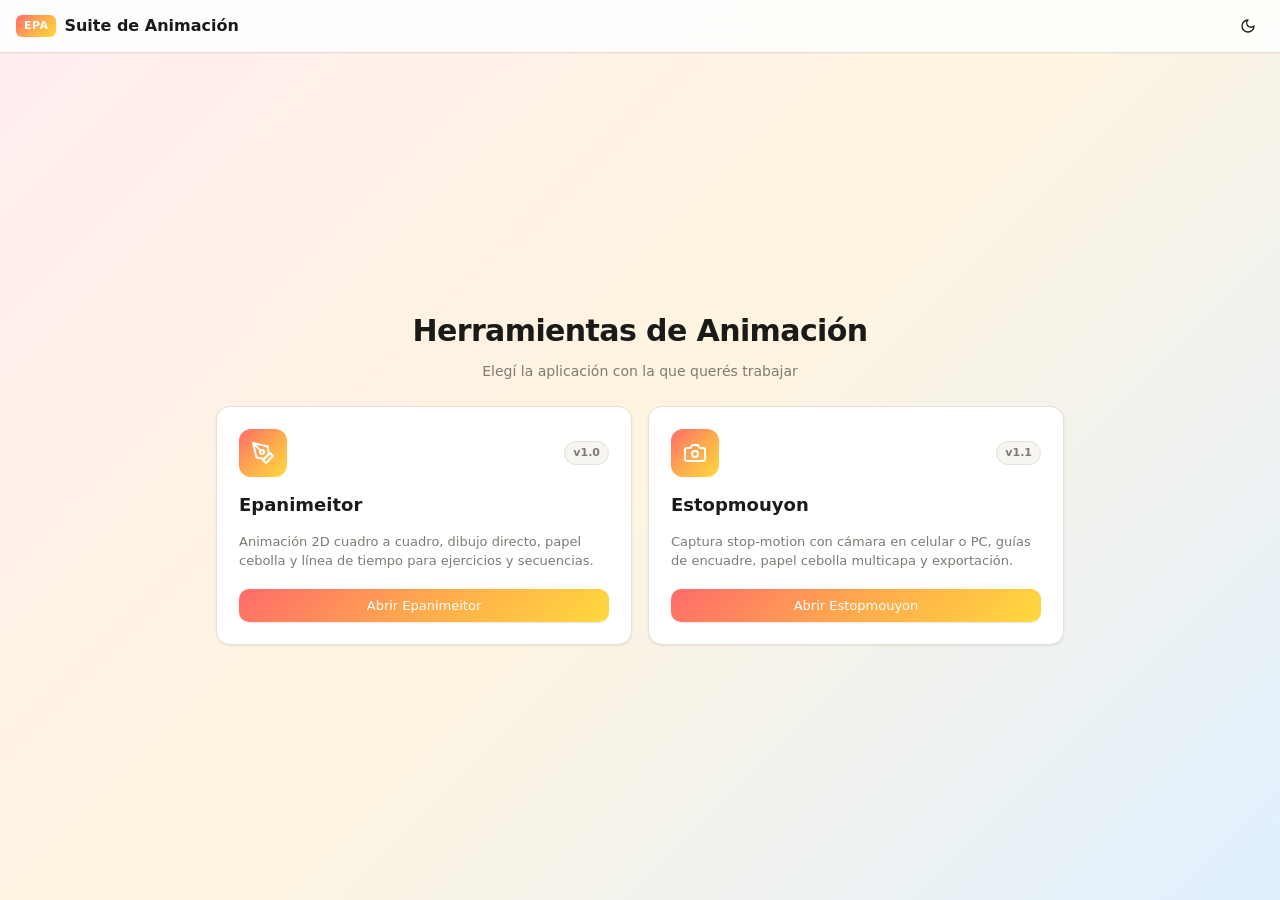
==== index.html @ eccb3517 "Add files via upload" ====
<!DOCTYPE html>
<html lang="es">
<head>
<meta charset="UTF-8">
<meta name="viewport" content="width=device-width, initial-scale=1.0">
<meta name="theme-color" content="#141416">
<title>Suite EPA · Herramientas de Animación</title>
<link rel="stylesheet" href="epa-theme.css">
<style>
  .menu-container {
    flex: 1;
    max-width: 880px;
    width: 100%;
    margin: 0 auto;
    padding: 32px 16px;
    display: flex;
    flex-direction: column;
    justify-content: center;
    gap: 24px;
  }

  .menu-intro {
    text-align: center;
  }

  .menu-intro h1 {
    margin: 0 0 8px;
    font-size: clamp(22px, 4vw, 30px);
    font-weight: 800;
    letter-spacing: -0.02em;
    color: var(--text);
  }

  .menu-intro p {
    margin: 0;
    font-size: 14px;
    color: var(--muted);
  }

  .apps-grid {
    display: grid;
    grid-template-columns: repeat(auto-fit, minmax(260px, 1fr));
    gap: 16px;
  }

  .app-card {
    background: var(--card);
    border: 1px solid var(--border);
    border-radius: var(--radius);
    padding: 22px;
    box-shadow: var(--shadow);
    text-decoration: none;
    color: var(--text);
    display: flex;
    flex-direction: column;
    gap: 14px;
    transition: transform 0.15s ease, border-color 0.15s ease;
  }

  .app-card:hover {
    transform: translateY(-3px);
    border-color: var(--accent);
  }

  .app-icon {
    width: 48px;
    height: 48px;
    border-radius: 12px;
    background: var(--accent-grad);
    color: #fff;
    display: flex;
    align-items: center;
    justify-content: center;
  }

  .app-card-header {
    display: flex;
    align-items: center;
    justify-content: space-between;
    gap: 8px;
  }

  .app-card h2 {
    margin: 0;
    font-size: 18px;
    font-weight: 700;
  }

  .version-tag {
    font-size: 11px;
    font-weight: 700;
    padding: 3px 8px;
    border-radius: 999px;
    background: var(--surface-subtle);
    border: 1px solid var(--border);
    color: var(--muted);
  }

  .app-card p {
    margin: 0;
    font-size: 13px;
    line-height: 1.5;
    color: var(--muted);
    flex: 1;
  }

  .app-card .btn {
    width: 100%;
    justify-content: center;
    margin-top: 4px;
  }

  .brand-badge {
    background: var(--accent-grad);
    color: #fff;
    font-size: 11px;
    font-weight: 800;
    padding: 3px 8px;
    border-radius: 6px;
    letter-spacing: 0.04em;
  }
</style>
</head>
<body>
<div class="app">
  <header class="topbar">
    <div class="topbar-inner">
      <div class="brand">
        <span class="brand-badge">EPA</span>
        <span style="font-weight: 700; font-size: 16px;">Suite de Animación</span>
      </div>
      <div class="topbar-actions">
        <button class="btn btn-sm btn-ghost" id="btnTheme" title="Cambiar tema" aria-label="Cambiar tema">
          <svg id="iconTheme" width="16" height="16" viewBox="0 0 24 24" fill="none" stroke="currentColor" stroke-width="2" stroke-linecap="round" stroke-linejoin="round"><path d="M12 3a6 6 0 0 0 9 9 9 9 0 1 1-9-9Z"/></svg>
        </button>
      </div>
    </div>
  </header>

  <main class="menu-container">
    <div class="menu-intro">
      <h1>Herramientas de Animación</h1>
      <p>Elegí la aplicación con la que querés trabajar</p>
    </div>

    <div class="apps-grid">
      <a class="app-card" href="epanimeitor1.0.html">
        <div class="app-card-header">
          <div class="app-icon">
            <svg width="24" height="24" viewBox="0 0 24 24" fill="none" stroke="currentColor" stroke-width="2" stroke-linecap="round" stroke-linejoin="round"><path d="M12 19l7-7 3 3-7 7-3-3z"/><path d="M18 13l-1.5-7.5L2 2l3.5 14.5L13 18l5-5z"/><path d="M2 2l7.586 7.586"/><circle cx="11" cy="11" r="2"/></svg>
          </div>
          <span class="version-tag">v1.0</span>
        </div>
        <div>
          <h2>Epanimeitor</h2>
        </div>
        <p>Animación 2D cuadro a cuadro, dibujo directo, papel cebolla y línea de tiempo para ejercicios y secuencias.</p>
        <span class="btn btn-primary">Abrir Epanimeitor</span>
      </a>

      <a class="app-card" href="estopmouyon1.1.html">
        <div class="app-card-header">
          <div class="app-icon">
            <svg width="24" height="24" viewBox="0 0 24 24" fill="none" stroke="currentColor" stroke-width="2" stroke-linecap="round" stroke-linejoin="round"><path d="M14.5 4h-5L7 7H4a2 2 0 0 0-2 2v9a2 2 0 0 0 2 2h16a2 2 0 0 0 2-2V9a2 2 0 0 0-2-2h-3l-2.5-3z"/><circle cx="12" cy="13" r="3"/></svg>
          </div>
          <span class="version-tag">v1.1</span>
        </div>
        <div>
          <h2>Estopmouyon</h2>
        </div>
        <p>Captura stop-motion con cámara en celular o PC, guías de encuadre, papel cebolla multicapa y exportación.</p>
        <span class="btn btn-primary">Abrir Estopmouyon</span>
      </a>
    </div>
  </main>
</div>

<script>
'use strict';

function applyTheme(theme) {
  const isDark = theme === 'dark';
  document.documentElement.setAttribute('data-theme', isDark ? 'dark' : 'light');
  localStorage.setItem('epanimeitor-theme', isDark ? 'dark' : 'light');
  const btn = document.getElementById('btnTheme');
  const icon = document.getElementById('iconTheme');
  if (btn && icon) {
    btn.title = isDark ? 'Cambiar a modo claro' : 'Cambiar a modo oscuro';
    icon.innerHTML = isDark
      ? '<circle cx="12" cy="12" r="4"/><path d="M12 2v2"/><path d="M12 20v2"/><path d="m4.93 4.93 1.41 1.41"/><path d="m17.66 17.66 1.41 1.41"/><path d="M2 12h2"/><path d="M20 12h2"/><path d="m6.3
---- epa-theme.css ----
/* ==========================================================================
   EPA Theme · Sistema visual compartido (Epanimeitor & Apps EPA)
   Incluye variables de color, modo claro/oscuro, botones, tarjetas, barras,
   diálogos, notificaciones y componentes de Epanimeitor.
   ========================================================================== */

* { box-sizing: border-box; margin: 0; padding: 0; }

:root {
  --bg: #faf7f2;
  --bg-grad: linear-gradient(135deg, #ffeef0 0%, #fff4e0 50%, #e0f0ff 100%);
  --card: #ffffff;
  --surface-subtle: #f7f5f0;
  --surface-hover: #f0ede5;
  --topbar-bg: rgba(255, 255, 255, 0.85);
  --footer-bg: rgba(255, 255, 255, 0.7);
  --border: #e5e1d8;
  --text: #1a1a18;
  --muted: #7d7b73;
  --tool-icon: #4a4a4a;
  --accent: #FF6B6B;
  --accent-grad: linear-gradient(135deg, #FF6B6B 0%, #FFA94D 50%, #FFD93D 100%);
  --pink: #FF6FB5;
  --shadow: 0 1px 3px rgba(0,0,0,0.05), 0 1px 2px rgba(0,0,0,0.03);
  --toast-bg: #1a1a18;
  --toast-text: #ffffff;
  --radius: 14px;
  --radius-sm: 10px;
}

[data-theme="dark"] {
  --bg: #141416;
  --bg-grad: linear-gradient(135deg, #16161a 0%, #1c1a19 50%, #141920 100%);
  --card: #1e1e22;
  --surface-subtle: #27272c;
  --surface-hover: #323238;
  --topbar-bg: rgba(30, 30, 34, 0.88);
  --footer-bg: rgba(30, 30, 34, 0.75);
  --border: #33333a;
  --text: #f3f2ee;
  --muted: #9e9c95;
  --tool-icon: #c8c6be;
  --shadow: 0 2px 6px rgba(0,0,0,0.35);
  --toast-bg: #f3f2ee;
  --toast-text: #141416;
}

html, body {
  font-family: -apple-system, BlinkMacSystemFont, "Segoe UI", system-ui, "Helvetica Neue", Arial, sans-serif;
  background: var(--bg-grad);
  color: var(--text);
  min-height: 100vh;
  -webkit-font-smoothing: antialiased;
  font-size: 14px;
  line-height: 1.5;
}

button { font-family: inherit; cursor: pointer; border: none; background: none; color: inherit; }
input, select { font-family: inherit; color: var(--text); }

/* ====== Layout base reutilizable ====== */
.app { min-height: 100vh; display: flex; flex-direction: column; }

header.topbar {
  position: sticky; top: 0; z-index: 30;
  background: var(--topbar-bg);
  backdrop-filter: blur(12px);
  border-bottom: 1px solid var(--border);
  box-shadow: 0 1px 0 rgba(0,0,0,0.03);
}
.topbar-inner {
  max-width: 1400px; margin: 0 auto; padding: 12px 16px;
  display: flex; align-items: center; gap: 10px; flex-wrap: wrap;
}
.brand { display: flex; align-items: center; gap: 8px; margin-right: auto; }
.brand img { height: 36px; width: auto; }
.topbar-actions { display: flex; gap: 6px; align-items: center; flex-wrap: wrap; }

main {
  flex: 1; max-width: 1400px; width: 100%; margin: 0 auto; padding: 16px;
  display: grid; grid-template-columns: auto 1fr 280px; gap: 16px;
}
@media (max-width: 1024px) {
  main { grid-template-columns: 1fr; }
}

/* ====== Botones reutilizables ====== */
.btn {
  display: inline-flex; align-items: center; gap: 6px;
  padding: 7px 12px; border-radius: var(--radius-sm);
  background: var(--card); color: var(--text); border: 1px solid var(--border);
  font-size: 13px; font-weight: 500; transition: all 0.15s;
  min-height: 32px;
}
.btn:hover { background: var(--surface-subtle); }
.btn:disabled { opacity: 0.4; cursor: not-allowed; }
.btn-primary {
  background: var(--accent-grad); color: white; border: none;
  box-shadow: 0 1px 2px rgba(0,0,0,0.1);
}
.btn-primary:hover { opacity: 0.9; }
.btn-success {
  background: linear-gradient(135deg, #34d399, #14b8a6); color: white; border: none;
  box-shadow: 0 1px 2px rgba(0,0,0,0.1);
}
.btn-success:hover { opacity: 0.9; }
.btn-ghost { background: transparent; border: none; }
.btn-ghost:hover { background: var(--surface-hover); }
.btn-sm { padding: 4px 8px; min-height: 28px; font-size: 12px; }
.btn-icon { padding: 8px; min-height: 36px; min-width: 36px; justify-content: center; }

/* ====== Controles de formulario reutilizables ====== */
input[type=range] {
  -webkit-appearance: none; appearance: none;
  height: 4px; background: var(--border); border-radius: 999px;
  outline: none;
}
input[type=range]::-webkit-slider-thumb {
  -webkit-appearance: none; appearance: none;
  width: 16px; height: 16px; border-radius: 50%;
  background: var(--accent); cursor: pointer;
  box-shadow: 0 1px 2px rgba(0,0,0,0.2);
}
input[type=range]::-moz-range-thumb {
  width: 16px; height: 16px; border-radius: 50%; border: none;
  background: var(--accent); cursor: pointer;
}

.switch {
  position: relative; display: inline-block; width: 36px; height: 20px;
}
.switch input { opacity: 0; width: 0; height: 0; }
.switch .slider {
  position: absolute; cursor: pointer; inset: 0;
  background: #888; border-radius: 999px; transition: 0.2s;
}
.switch .slider::before {
  content: ''; position: absolute; height: 14px; width: 14px;
  left: 3px; bottom: 3px; background: white; border-radius: 50%; transition: 0.2s;
}
.switch input:checked + .slider { background: var(--accent); }
.switch input:checked + .slider::before { transform: translateX(16px); }

/* ====== Tarjetas / Paneles reutilizables ====== */
.panel {
  background: var(--card); border-radius: var(--radius); padding: 12px;
  box-shadow: var(--shadow); border: 1px solid var(--border);
}
.panel-title {
  font-size: 11px; font-weight: 700; text-transform: uppercase;
  letter-spacing: 0.08em; color: var(--muted); margin-bottom: 10px;
  display: flex; align-items: center; gap: 6px;
}
.panel-title svg { width: 12px; height: 12px; }

/* ====== Tool rail ====== */
.toolrail {
  position: sticky; top: 80px; align-self: start;
  background: var(--card); border-radius: var(--radius); padding: 8px;
  display: flex; flex-direction: column; gap: 6px;
  box-shadow: var(--shadow); border: 1px solid var(--border);
  width: 60px;
}
@media (max-width: 1024px) {
  .toolrail { flex-direction: row; overflow-x: auto; width: 100%; position: static; }
}
.tool-btn {
  width: 44px; height: 44px; border-radius: var(--radius-sm);
  display: flex; flex-direction: column; align-items: center; justify-content: center;
  color: var(--tool-icon); transition: all 0.15s; flex-shrink: 0; position: relative;
}
.tool-btn:hover { background: var(--surface-hover); color: var(--text); }
.tool-btn.active {
  background: var(--accent-grad); color: white;
  box-shadow: 0 2px 6px rgba(255,107,107,0.3); transform: scale(1.05);
}
.tool-btn svg { width: 20px; height: 20px; }
.tool-btn .key {
  position: absolute; bottom: 2px; font-size: 8px; opacity: 0.6; font-weight: 600;
}
.toolrail-divider { height: 1px; background: var(--border); margin: 4px 0; }
@media (max-width: 1024px) { .toolrail-divider { width: 1px; height: auto; margin: 0 4px; } }

/* ====== Canvas area ====== */
.canvas-area { display: flex; flex-direction: column; gap: 12px; min-width: 0; }
.canvas-card {
  background: var(--card); border-radius: var(--radius); padding: 16px;
  box-shadow: var(--shadow); border: 1px solid var(--border);
}
.canvas-wrap {
  position: relative; width: 100%; aspect-ratio: 4/3;
  border-radius: var(--radius); overflow: hidden;
  box-shadow: inset 0 1px 3px rgba(0,0,0,0.06);
  border: 1px solid var(--border);
}
.canvas-wrap canvas {
  position: absolute; inset: 0; width: 100%; height: 100%;
  touch-action: none;
}
.canvas-wrap canvas.preview { pointer-events: none; }
.canvas-badge {
  position: absolute; top: 8px; right: 8px;
  background: rgba(0,0,0,0.55); color: white;
  font-size: 10px; padding: 4px 8px; border-radius: 999px;
  text-transform: uppercase; letter-spacing: 0.05em;
  pointer-events: none;
}

/* Playback bar */
.playback {
  background: var(--card); border-radius: var(--radius); padding: 8px 12px;
  display: flex; align-items: center; gap: 8px; flex-wrap: wrap;
  box-shadow: var(--shadow); border: 1px solid var(--border);
}
.playback .frame-info {
  font-size: 13px; color: var(--muted); margin-left: 8px;
}
.playback .frame-info b { color: var(--text); }
.playback .fps-control {
  margin-left: auto; display: flex; align-items: center; gap: 8px;
}
.playback .fps-control label { font-size: 11px; color: var(--muted); text-transform: uppercase; letter-spacing: 0.05em; }
.playback .fps-control input[type=range] { width: 100px; }
.playback .fps-val { font-weight: 600; width: 24px; text-align: right; font-variant-numeric: tabular-nums; }

/* ====== Timeline ====== */
.timeline {
  background: var(--card); border-radius: var(--radius); padding: 12px;
  box-shadow: var(--shadow); border: 1px solid var(--border);
}
.timeline-header {
  display: flex; justify-content: space-between; align-items: center;
  gap: 8px; flex-wrap: wrap; margin-bottom: 8px;
}
.timeline-title {
  font-size: 11px; font-weight: 700; text-transform: uppercase;
  letter-spacing: 0.08em; color: var(--muted);
}
.timeline-actions { display: flex; gap: 4px; flex-wrap: wrap; }
.frames-list {
  display: flex; gap: 8px; overflow-x: auto; padding-bottom: 4px;
  min-height: 90px;
}
.frame-thumb {
  position: relative; flex-shrink: 0; cursor: pointer;
  border-radius: var(--radius-sm); transition: all 0.15s;
  border: 1px solid var(--border);
}
.frame-thumb:hover { border-color: #888; }
.frame-thumb.active {
  border: 2px solid var(--accent); transform: translateY(-2px);
  box-shadow: 0 4px 8px rgba(255,107,107,0.2);
}
.frame-thumb canvas {
  width: 68px; height: 68px; display: block; border-radius: 9px; background: white;
}
.frame-thumb .num {
  position: absolute; top: -6px; left: -6px;
  font-size: 10px; font-weight: 700; padding: 2px 6px;
  border-radius: 999px; background: var(--card); color: var(--muted);
  border: 1px solid var(--border); box-shadow: 0 1px 2px rgba(0,0,0,0.1);
}
.frame-thumb.active .num { background: var(--accent); color: white; border-color: var(--accent); }
.add-frame-btn {
  flex-shrink: 0; width: 68px; height: 68px;
  border: 2px dashed var(--border); border-radius: var(--radius-sm);
  display: flex; align-items: center; justify-content: center;
  color: var(--muted); transition: all 0.15s;
}
.add-frame-btn:hover {
  border-color: var(--accent); color: var(--accent); background: rgba(255, 107, 107, 0.08);
}

/* ====== Right panel ====== */
.right-panel {
  display: flex; flex-direction: column; gap: 12px;
  position: sticky; top: 80px; align-self: start;
}
@media (max-width: 1024px) { .right-panel { position: static; } }

.palette-grid { display: grid; grid-template-columns: repeat(8, 1fr); gap: 5px; }
.palette-swatch {
  aspect-ratio: 1; border-radius: 6px; cursor: pointer;
  border: 1px solid rgba(128,128,128,0.25); transition: transform 0.1s;
}
.palette-swatch:hover { transform: scale(1.1); }
.palette-swatch.active {
  border: 2px solid var(--text); transform: scale(1.1);
  box-shadow: 0 0 0 2px var(--card), 0 0 0 4px var(--text);
}

.current-color {
  display: flex; align-items: center; gap: 10px; margin-top: 12px;
}
.current-color-swatch {
  width: 40px; height: 40px; border-radius: 8px;
  border: 1px solid rgba(128,128,128,0.25); flex-shrink: 0;
}
.current-color-info { flex: 1; }
.current-color-info .label { font-size: 11px; color: var(--muted); margin-bottom: 2px; }
.current-color-info .hex {
  font-size: 13px; font-family: "SF Mono", Monaco, Consolas, monospace;
  color: var(--text); text-transform: uppercase; font-weight: 500;
}
.color-picker-toggle {
  width: 100%; margin-top: 8px; padding: 6px;
  font-size: 12px; color: var(--muted);
  display: flex; align-items: center; justify-content: center; gap: 6px;
  border-radius: 8px;
}
.color-picker-toggle:hover { background: var(--surface-hover); color: var(--text); }
.color-picker-area {
  margin-top: 8px; padding: 8px; background: var(--surface-subtle);
  border-radius: 8px; display: flex; align-items: center; gap: 8px;
}
.color-picker-area input[type=color] {
  width: 40px; height: 40px; border: none; background: transparent; cursor: pointer; padding: 0;
}
.color-picker-area input[type=text] {
  flex: 1; padding: 4px 8px; border: 1px solid var(--border);
  background: var(--card); color: var(--text);
  border-radius: 6px; font-family: monospace; font-size: 12px;
}

/* Brush */
.brush-row { display: flex; align-items: center; gap: 12px; }
.brush-preview {
  width: 48px; height: 48px; border-radius: 8px;
  background: var(--surface-subtle); display: flex; align-items: center; justify-content: center;
  flex-shrink: 0; border: 1px solid var(--border);
}
.brush-dot { border-radius: 50%; }
.brush-control { flex: 1; }
.brush-control .row {
  display: flex; justify-content: space-between; font-size: 11px;
  color: var(--muted); margin-bottom: 4px;
}
.brush-control .row b { color: var(--text); font-variant-numeric: tabular-nums; }
.brush-control input[type=range] { width: 100%; }

/* Background presets */
.bg-presets { display: grid; grid-template-columns: repeat(5, 1fr); gap: 5px; }
.bg-swatch {
  aspect-ratio: 1; border-radius: 6px; cursor: pointer;
  border: 1px solid rgba(128,128,128,0.25); transition: transform 0.1s;
}
.bg-swatch:hover { transform: scale(1.1); }
.bg-swatch.active { border: 2px solid var(--text); transform: scale(1.1); }
.bg-current-row { display: flex; align-items: center; gap: 8px; margin-top: 8px; }
.bg-current-row input[type=color] {
  width: 32px; height: 32px; border: none; background: transparent; cursor: pointer; padding: 0;
}
.bg-current-row .hex { font-family: monospace; font-size: 11px; color: var(--muted); text-transform: uppercase; }

/* Onion skin */
.onion-row { display: flex; align-items: center; gap: 12px; }
.onion-label { flex: 1; font-size: 13px; cursor: pointer; }
.onion-desc { font-size: 11px; color: var(--muted); margin-top: 8px; line-height: 1.4; }

/* ====== Footer reutilizable ====== */
footer {
  border-top: 1px solid var(--border);
  background: var(--footer-bg); backdrop-filter: blur(8px);
  padding: 14px 16px; margin-top: 16px;
}
.footer-inner {
  max-width: 1400px; margin: 0 auto;
  display: flex; align-items: center; justify-content: center; gap: 12px; flex-wrap: wrap;
}
.footer-inner img.footer-logo { height: 40px; width: auto; opacity: 0.9; }
.footer-text { font-size: 12px; color: var(--muted); text-align: center; line-height: 1.4; }
.footer-text b { color: var(--text); }

/* ====== Dialog reutilizable ====== */
dialog {
  border: none; border-radius: var(--radius); padding: 0;
  background: var(--card); color: var(--text);
  box-shadow: 0 10px 40px rgba(0,0,0,0.25); max-width: 500px; width: 90vw;
}
dialog::backdrop { background: rgba(0,0,0,0.55); }
.dialog-content { padding: 20px; }
.dialog-header {
  display: flex; align-items: center; gap: 10px; margin-bottom: 16px;
  padding-bottom: 12px; border-bottom: 1px solid var(--border);
}
.dialog-header img { height: 24px; }
.dialog-body { font-size: 13px; color: var(--text); }
.dialog-body p { margin-bottom: 8px; }
.dialog-body kbd {
  background: var(--surface-hover); color: var(--text); padding: 2px 6px; border-radius: 4px;
  font-family: monospace; font-size: 11px; border: 1px solid var(--border);
}
.dialog-body hr { border: none; border-top: 1px solid var(--border); margin: 12px 0; }
.dialog-body .tip { font-size: 12px; color: var(--muted); }
.dialog-footer-logo {
  display: flex; align-items: center; gap: 10px;
  padding-top: 12px; margin-top: 12px; border-top: 1px solid var(--border);
}
.dialog-footer-logo img { height: 32px; opacity: 0.8; }
.dialog-footer-logo span { font-size: 10px; color: var(--muted); }
.dialog-close {
  position: absolute; top: 12px; right: 12px;
  width: 28px; height: 28px; border-radius: 50%;
  display: flex; align-items: center; justify-content: center;
  color: var(--muted);
}
.dialog-close:hover { background: var(--surface-hover); color: var(--text); }

/* ====== Toast reutilizable ====== */
.toast {
  position: fixed; bottom: 20px; left: 50%; transform: translateX(-50%);
  background: var(--toast-bg); color: var(--toast-text); padding: 10px 18px;
  border-radius: var(--radius-sm); font-size: 13px; z-index: 100;
  box-shadow: 0 4px 12px rgba(0,0,0,0.25);
  opacity: 0; transition: opacity 0.3s; pointer-events: none;
}
.toast.show { opacity: 1; }

/* Utilidades */
.hidden-input { display: none; }
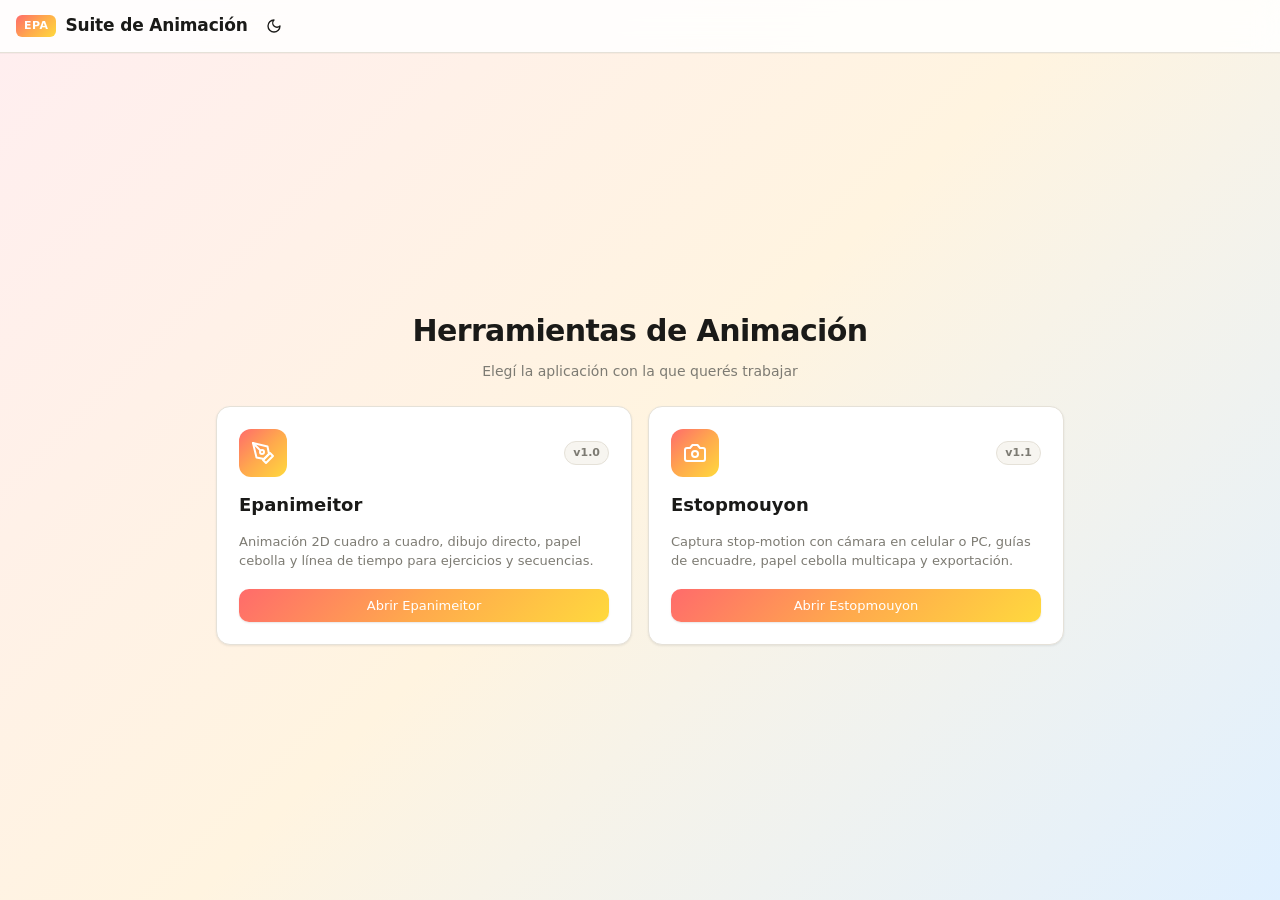
==== commit 4a0d5eb4: "Add files via upload" ====
--- a/index.html
+++ b/index.html
@@ -127,7 +127,7 @@
     <div class="topbar-inner">
       <div class="brand">
         <span class="brand-badge">EPA</span>
-        <span style="font-weight: 700; font-size: 16px;">Suite de Animación</span>
+        <span class="brand-title">Suite de Animación</span>
       </div>
       <div class="topbar-actions">
         <button class="btn btn-sm btn-ghost" id="btnTheme" title="Cambiar tema" aria-label="Cambiar tema">
@@ -187,4 +187,18 @@
   if (btn && icon) {
     btn.title = isDark ? 'Cambiar a modo claro' : 'Cambiar a modo oscuro';
     icon.innerHTML = isDark
-      ? '<circle cx="12" cy="12" r="4"/><path d="M12 2v2"/><path d="M12 20v2"/><path d="m4.93 4.93 1.41 1.41"/><path d="m17.66 17.66 1.41 1.41"/><path d="M2 12h2"/><path d="M20 12h2"/><path d="m6.3+      ? '<circle cx="12" cy="12" r="4"/><path d="M12 2v2"/><path d="M12 20v2"/><path d="m4.93 4.93 1.41 1.41"/><path d="m17.66 17.66 1.41 1.41"/><path d="M2 12h2"/><path d="M20 12h2"/><path d="m6.34 17.66-1.41 1.41"/><path d="m19.07 4.93-1.41 1.41"/>'
+      : '<path d="M12 3a6 6 0 0 0 9 9 9 9 0 1 1-9-9Z"/>';
+  }
+}
+
+document.getElementById('btnTheme').addEventListener('click', () => {
+  const current = document.documentElement.getAttribute('data-theme');
+  applyTheme(current === 'dark' ? 'light' : 'dark');
+});
+
+applyTheme(localStorage.getItem('epanimeitor-theme') || 'light');
+</script>
+
+</body>
+</html>
--- a/epa-theme.css
+++ b/epa-theme.css
@@ -72,7 +72,40 @@
   max-width: 1400px; margin: 0 auto; padding: 12px 16px;
   display: flex; align-items: center; gap: 10px; flex-wrap: wrap;
 }
-.brand { display: flex; align-items: center; gap: 8px; margin-right: auto; }
+.brand {
+  display: flex;
+  align-items: center;
+  gap: 9px;
+}
+
+.brand-link {
+  display: inline-flex;
+  align-items: center;
+  gap: 9px;
+  text-decoration: none;
+  color: var(--text);
+}
+
+.brand-link:hover .brand-badge {
+  filter: brightness(1.08);
+}
+
+.brand-badge {
+  background: var(--accent-grad, linear-gradient(135deg, #ff6b6b 0%, #ee5253 100%));
+  color: #fff;
+  font-size: 11px;
+  font-weight: 800;
+  padding: 3px 8px;
+  border-radius: 6px;
+  letter-spacing: 0.04em;
+}
+
+.brand-title {
+  font-weight: 700;
+  font-size: 17px;
+  letter-spacing: -0.01em;
+  color: var(--text);
+}
 .brand img { height: 36px; width: auto; }
 .topbar-actions { display: flex; gap: 6px; align-items: center; flex-wrap: wrap; }
 
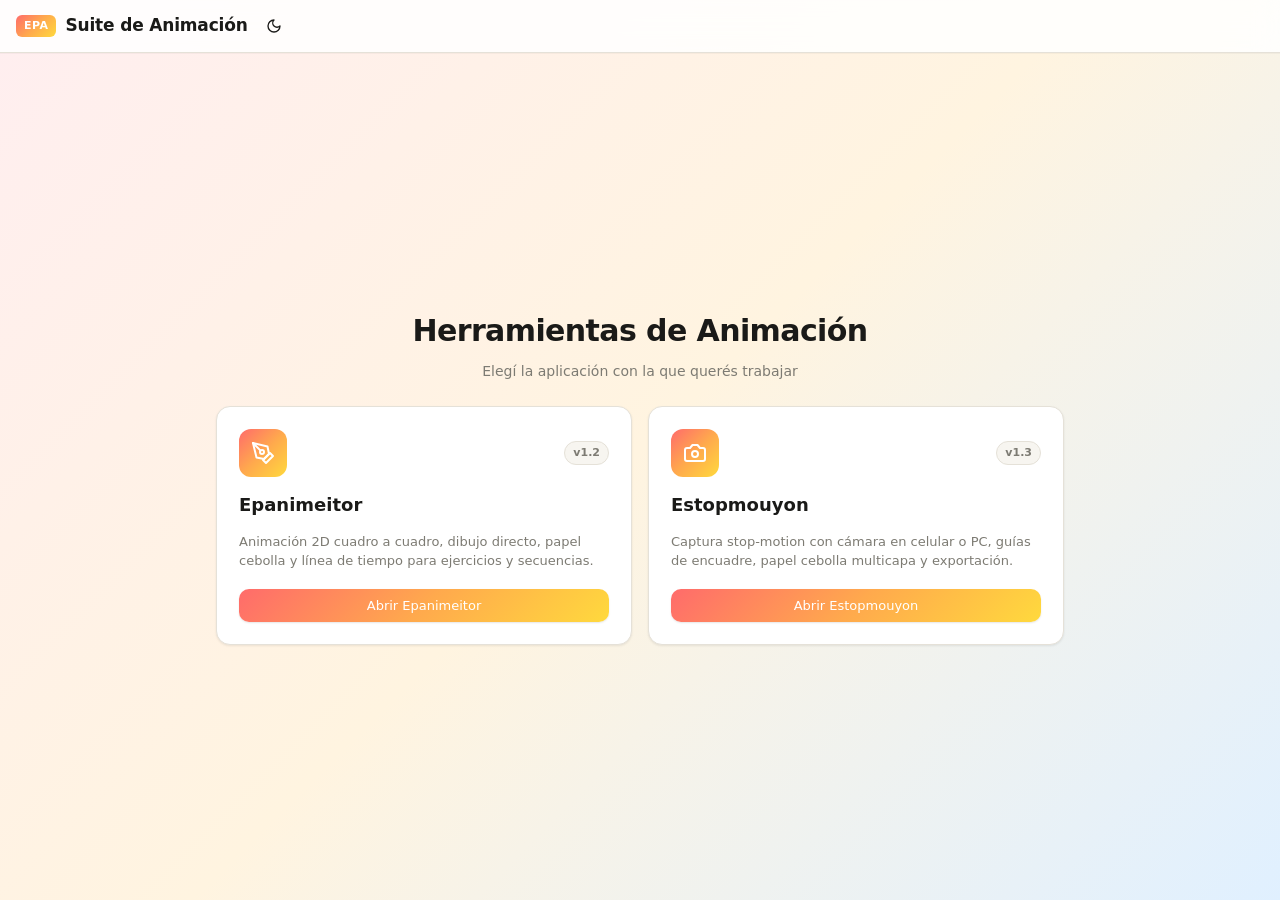
==== commit 3b25739a: "Add files via upload" ====
--- a/index.html
+++ b/index.html
@@ -6,121 +6,8 @@
 <meta name="theme-color" content="#141416">
 <title>Suite EPA · Herramientas de Animación</title>
 <link rel="stylesheet" href="epa-theme.css">
-<style>
-  .menu-container {
-    flex: 1;
-    max-width: 880px;
-    width: 100%;
-    margin: 0 auto;
-    padding: 32px 16px;
-    display: flex;
-    flex-direction: column;
-    justify-content: center;
-    gap: 24px;
-  }
+</head>
 
-  .menu-intro {
-    text-align: center;
-  }
-
-  .menu-intro h1 {
-    margin: 0 0 8px;
-    font-size: clamp(22px, 4vw, 30px);
-    font-weight: 800;
-    letter-spacing: -0.02em;
-    color: var(--text);
-  }
-
-  .menu-intro p {
-    margin: 0;
-    font-size: 14px;
-    color: var(--muted);
-  }
-
-  .apps-grid {
-    display: grid;
-    grid-template-columns: repeat(auto-fit, minmax(260px, 1fr));
-    gap: 16px;
-  }
-
-  .app-card {
-    background: var(--card);
-    border: 1px solid var(--border);
-    border-radius: var(--radius);
-    padding: 22px;
-    box-shadow: var(--shadow);
-    text-decoration: none;
-    color: var(--text);
-    display: flex;
-    flex-direction: column;
-    gap: 14px;
-    transition: transform 0.15s ease, border-color 0.15s ease;
-  }
-
-  .app-card:hover {
-    transform: translateY(-3px);
-    border-color: var(--accent);
-  }
-
-  .app-icon {
-    width: 48px;
-    height: 48px;
-    border-radius: 12px;
-    background: var(--accent-grad);
-    color: #fff;
-    display: flex;
-    align-items: center;
-    justify-content: center;
-  }
-
-  .app-card-header {
-    display: flex;
-    align-items: center;
-    justify-content: space-between;
-    gap: 8px;
-  }
-
-  .app-card h2 {
-    margin: 0;
-    font-size: 18px;
-    font-weight: 700;
-  }
-
-  .version-tag {
-    font-size: 11px;
-    font-weight: 700;
-    padding: 3px 8px;
-    border-radius: 999px;
-    background: var(--surface-subtle);
-    border: 1px solid var(--border);
-    color: var(--muted);
-  }
-
-  .app-card p {
-    margin: 0;
-    font-size: 13px;
-    line-height: 1.5;
-    color: var(--muted);
-    flex: 1;
-  }
-
-  .app-card .btn {
-    width: 100%;
-    justify-content: center;
-    margin-top: 4px;
-  }
-
-  .brand-badge {
-    background: var(--accent-grad);
-    color: #fff;
-    font-size: 11px;
-    font-weight: 800;
-    padding: 3px 8px;
-    border-radius: 6px;
-    letter-spacing: 0.04em;
-  }
-</style>
-</head>
 <body>
 <div class="app">
   <header class="topbar">
@@ -144,12 +31,12 @@
     </div>
 
     <div class="apps-grid">
-      <a class="app-card" href="epanimeitor1.0.html">
+      <a class="app-card" href="epanimeitor.html">
         <div class="app-card-header">
           <div class="app-icon">
             <svg width="24" height="24" viewBox="0 0 24 24" fill="none" stroke="currentColor" stroke-width="2" stroke-linecap="round" stroke-linejoin="round"><path d="M12 19l7-7 3 3-7 7-3-3z"/><path d="M18 13l-1.5-7.5L2 2l3.5 14.5L13 18l5-5z"/><path d="M2 2l7.586 7.586"/><circle cx="11" cy="11" r="2"/></svg>
           </div>
-          <span class="version-tag">v1.0</span>
+          <span class="version-tag">v1.2</span>
         </div>
         <div>
           <h2>Epanimeitor</h2>
@@ -158,12 +45,12 @@
         <span class="btn btn-primary">Abrir Epanimeitor</span>
       </a>
 
-      <a class="app-card" href="estopmouyon1.1.html">
+      <a class="app-card" href="estopmouyon.html">
         <div class="app-card-header">
           <div class="app-icon">
             <svg width="24" height="24" viewBox="0 0 24 24" fill="none" stroke="currentColor" stroke-width="2" stroke-linecap="round" stroke-linejoin="round"><path d="M14.5 4h-5L7 7H4a2 2 0 0 0-2 2v9a2 2 0 0 0 2 2h16a2 2 0 0 0 2-2V9a2 2 0 0 0-2-2h-3l-2.5-3z"/><circle cx="12" cy="13" r="3"/></svg>
           </div>
-          <span class="version-tag">v1.1</span>
+          <span class="version-tag">v1.3</span>
         </div>
         <div>
           <h2>Estopmouyon</h2>
--- a/epa-theme.css
+++ b/epa-theme.css
@@ -141,6 +141,20 @@
 .btn-ghost:hover { background: var(--surface-hover); }
 .btn-sm { padding: 4px 8px; min-height: 28px; font-size: 12px; }
 .btn-icon { padding: 8px; min-height: 36px; min-width: 36px; justify-content: center; }
+.btn-sq {
+  width: 28px; height: 28px; min-width: 28px; min-height: 28px;
+  padding: 0; justify-content: center;
+}
+.btn-play-sq {
+  width: 30px; height: 30px; min-width: 30px; min-height: 30px;
+  padding: 0; justify-content: center; border-radius: 8px;
+}
+.btn-danger-icon { color: #dc2626; }
+.onion-btn.active {
+  background: var(--accent-grad);
+  color: #ffffff;
+  box-shadow: 0 1px 4px rgba(255, 107, 107, 0.35);
+}
 
 /* ====== Controles de formulario reutilizables ====== */
 input[type=range] {
@@ -150,12 +164,12 @@
 }
 input[type=range]::-webkit-slider-thumb {
   -webkit-appearance: none; appearance: none;
-  width: 16px; height: 16px; border-radius: 50%;
+  width: 14px; height: 14px; border-radius: 50%;
   background: var(--accent); cursor: pointer;
   box-shadow: 0 1px 2px rgba(0,0,0,0.2);
 }
 input[type=range]::-moz-range-thumb {
-  width: 16px; height: 16px; border-radius: 50%; border: none;
+  width: 14px; height: 14px; border-radius: 50%; border: none;
   background: var(--accent); cursor: pointer;
 }
 
@@ -189,114 +203,305 @@
 /* ====== Tool rail ====== */
 .toolrail {
   position: sticky; top: 80px; align-self: start;
-  background: var(--card); border-radius: var(--radius); padding: 8px;
-  display: flex; flex-direction: column; gap: 6px;
+  background: var(--card); border-radius: var(--radius); padding: 6px;
+  display: flex; flex-direction: column; align-items: center; gap: 5px;
   box-shadow: var(--shadow); border: 1px solid var(--border);
-  width: 60px;
+  width: 48px;
 }
 @media (max-width: 1024px) {
   .toolrail { flex-direction: row; overflow-x: auto; width: 100%; position: static; }
 }
 .tool-btn {
-  width: 44px; height: 44px; border-radius: var(--radius-sm);
+  width: 36px; height: 36px; border-radius: 9px;
   display: flex; flex-direction: column; align-items: center; justify-content: center;
   color: var(--tool-icon); transition: all 0.15s; flex-shrink: 0; position: relative;
 }
 .tool-btn:hover { background: var(--surface-hover); color: var(--text); }
 .tool-btn.active {
   background: var(--accent-grad); color: white;
-  box-shadow: 0 2px 6px rgba(255,107,107,0.3); transform: scale(1.05);
-}
-.tool-btn svg { width: 20px; height: 20px; }
+  box-shadow: 0 2px 6px rgba(255,107,107,0.3); transform: scale(1.04);
+}
+.tool-btn svg { width: 18px; height: 18px; }
 .tool-btn .key {
-  position: absolute; bottom: 2px; font-size: 8px; opacity: 0.6; font-weight: 600;
-}
-.toolrail-divider { height: 1px; background: var(--border); margin: 4px 0; }
+  position: absolute; bottom: 1px; right: 3px; font-size: 7.5px; opacity: 0.65; font-weight: 700; line-height: 1;
+}
+.toolrail-divider { width: 100%; height: 1px; background: var(--border); margin: 3px 0; }
 @media (max-width: 1024px) { .toolrail-divider { width: 1px; height: auto; margin: 0 4px; } }
 
 /* ====== Canvas area ====== */
-.canvas-area { display: flex; flex-direction: column; gap: 12px; min-width: 0; }
+/* ====== Canvas area & Layout adaptable ====== */
+@media (min-width: 1025px) {
+  html:has(.canvas-area),
+  body:has(.canvas-area) {
+    height: 100dvh;
+    min-height: 0;
+    overflow: hidden;
+  }
+  .app:has(.canvas-area) {
+    height: 100dvh;
+    min-height: 0;
+    overflow: hidden;
+  }
+  .app:has(.canvas-area) header.topbar .topbar-inner {
+    padding: 8px 16px;
+  }
+  .app:has(.canvas-area) main {
+    flex: 1;
+    min-height: 0;
+    overflow: hidden;
+    padding: 10px 16px;
+    gap: 12px;
+  }
+  .app:has(.canvas-area) .toolrail {
+    position: static;
+    max-height: 100%;
+    overflow-y: auto;
+  }
+  .app:has(.canvas-area) .right-panel {
+    position: static;
+    max-height: 100%;
+    overflow-y: auto;
+    padding-right: 2px;
+  }
+  .app:has(.canvas-area) footer {
+    margin-top: 0;
+    padding: 6px 16px;
+    flex-shrink: 0;
+  }
+}
+
+.canvas-area {
+  display: flex;
+  flex-direction: column;
+  gap: 10px;
+  min-width: 0;
+  min-height: 0;
+  height: 100%;
+}
 .canvas-card {
-  background: var(--card); border-radius: var(--radius); padding: 16px;
+  position: relative;
+  flex: 1;
+  min-height: 240px;
+  background: var(--card);
+  border-radius: var(--radius);
+  padding: 12px;
+  box-shadow: var(--shadow);
+  border: 1px solid var(--border);
+  display: flex;
+  flex-direction: column;
+  overflow: hidden;
+}
+.canvas-stage {
+  position: relative;
+  flex: 1;
+  min-height: 0;
+  width: 100%;
+  border-radius: var(--radius-sm);
+  background: var(--surface-subtle);
+  overflow: hidden;
+  display: flex;
+  align-items: center;
+  justify-content: center;
+  touch-action: none;
+}
+.canvas-stage.panning,
+.canvas-stage.pan-ready {
+  cursor: grab;
+}
+.canvas-stage.panning {
+  cursor: grabbing;
+}
+.canvas-wrap {
+  position: relative;
+  aspect-ratio: 4/3;
+  border-radius: 6px;
+  overflow: hidden;
+  box-shadow: 0 4px 18px rgba(0,0,0,0.14);
+  border: 1px solid var(--border);
+  transform-origin: center center;
+  will-change: transform;
+  flex-shrink: 0;
+}
+.canvas-wrap canvas {
+  position: absolute;
+  inset: 0;
+  width: 100%;
+  height: 100%;
+  touch-action: none;
+}
+.canvas-wrap canvas.preview { pointer-events: none; }
+
+/* HUD flotante sobre el lienzo (Zoom + Vista libre) */
+.canvas-hud {
+  position: absolute;
+  top: 10px;
+  right: 10px;
+  z-index: 15;
+  display: flex;
+  align-items: center;
+  gap: 6px;
+  pointer-events: auto;
+}
+.canvas-badge {
+  background: rgba(15, 15, 18, 0.72);
+  backdrop-filter: blur(8px);
+  color: #fff;
+  font-size: 10px;
+  font-weight: 600;
+  padding: 5px 9px;
+  border-radius: 999px;
+  letter-spacing: 0.04em;
+  pointer-events: none;
+}
+.zoom-pill {
+  display: inline-flex;
+  align-items: center;
+  background: rgba(15, 15, 18, 0.75);
+  backdrop-filter: blur(8px);
+  color: #fff;
+  border: 1px solid rgba(255, 255, 255, 0.16);
+  border-radius: 999px;
+  overflow: hidden;
+  height: 30px;
+}
+.zoom-pill button {
+  color: #fff;
+  padding: 0 9px;
+  height: 100%;
+  font-size: 12px;
+  font-weight: 700;
+  font-variant-numeric: tabular-nums;
+  transition: background 0.15s;
+}
+.zoom-pill button:hover {
+  background: rgba(255, 255, 255, 0.18);
+}
+.eye-toggle-btn {
+  width: 32px;
+  height: 32px;
+  border-radius: 50%;
+  background: rgba(15, 15, 18, 0.75);
+  backdrop-filter: blur(8px);
+  color: #fff;
+  border: 1px solid rgba(255, 255, 255, 0.2);
+  display: inline-flex;
+  align-items: center;
+  justify-content: center;
+  transition: all 0.15s;
+}
+.eye-toggle-btn:hover {
+  background: rgba(15, 15, 18, 0.92);
+  border-color: var(--accent);
+}
+.eye-toggle-btn.active {
+  background: var(--accent-grad);
+  border-color: transparent;
+}
+
+/* Modo vista libre (oculta controles y expande el lienzo) */
+.app.zen-mode header.topbar,
+.app.zen-mode .toolrail,
+.app.zen-mode .timeline,
+.app.zen-mode .right-panel,
+.app.zen-mode footer {
+  display: none !important;
+}
+.app.zen-mode {
+  height: 100dvh;
+  overflow: hidden;
+}
+.app.zen-mode main {
+  max-width: 100%;
+  height: 100dvh;
+  padding: 8px;
+  grid-template-columns: 1fr;
+}
+.app.zen-mode .canvas-card {
+  padding: 6px;
+}
+
+/* ====== Timeline compacta (Playback + Línea de tiempo fusionados) ====== */
+.timeline {
+  background: var(--card); border-radius: var(--radius); padding: 10px 12px;
   box-shadow: var(--shadow); border: 1px solid var(--border);
-}
-.canvas-wrap {
-  position: relative; width: 100%; aspect-ratio: 4/3;
-  border-radius: var(--radius); overflow: hidden;
-  box-shadow: inset 0 1px 3px rgba(0,0,0,0.06);
-  border: 1px solid var(--border);
-}
-.canvas-wrap canvas {
-  position: absolute; inset: 0; width: 100%; height: 100%;
-  touch-action: none;
-}
-.canvas-wrap canvas.preview { pointer-events: none; }
-.canvas-badge {
-  position: absolute; top: 8px; right: 8px;
-  background: rgba(0,0,0,0.55); color: white;
-  font-size: 10px; padding: 4px 8px; border-radius: 999px;
-  text-transform: uppercase; letter-spacing: 0.05em;
-  pointer-events: none;
-}
-
-/* Playback bar */
-.playback {
-  background: var(--card); border-radius: var(--radius); padding: 8px 12px;
-  display: flex; align-items: center; gap: 8px; flex-wrap: wrap;
-  box-shadow: var(--shadow); border: 1px solid var(--border);
-}
-.playback .frame-info {
-  font-size: 13px; color: var(--muted); margin-left: 8px;
-}
-.playback .frame-info b { color: var(--text); }
-.playback .fps-control {
-  margin-left: auto; display: flex; align-items: center; gap: 8px;
-}
-.playback .fps-control label { font-size: 11px; color: var(--muted); text-transform: uppercase; letter-spacing: 0.05em; }
-.playback .fps-control input[type=range] { width: 100px; }
-.playback .fps-val { font-weight: 600; width: 24px; text-align: right; font-variant-numeric: tabular-nums; }
-
-/* ====== Timeline ====== */
-.timeline {
-  background: var(--card); border-radius: var(--radius); padding: 12px;
-  box-shadow: var(--shadow); border: 1px solid var(--border);
+  flex-shrink: 0;
 }
 .timeline-header {
   display: flex; justify-content: space-between; align-items: center;
-  gap: 8px; flex-wrap: wrap; margin-bottom: 8px;
+  gap: 8px; flex-wrap: wrap; margin-bottom: 6px;
+}
+.timeline-left {
+  display: flex; align-items: center; gap: 8px; flex-wrap: wrap;
 }
 .timeline-title {
   font-size: 11px; font-weight: 700; text-transform: uppercase;
-  letter-spacing: 0.08em; color: var(--muted);
-}
-.timeline-actions { display: flex; gap: 4px; flex-wrap: wrap; }
+  letter-spacing: 0.08em; color: var(--muted); white-space: nowrap;
+}
+.timeline-sep {
+  width: 1px; height: 18px; background: var(--border); flex-shrink: 0;
+}
+.playback-inline {
+  display: flex; align-items: center; gap: 6px; flex-wrap: wrap;
+}
+.playback-inline .frame-info {
+  font-size: 12px; color: var(--muted); margin-left: 4px;
+  font-variant-numeric: tabular-nums; white-space: nowrap;
+}
+.playback-inline .frame-info b { color: var(--text); }
+.playback-inline .fps-control {
+  display: flex; align-items: center; gap: 6px; margin-left: 6px;
+}
+.playback-inline .fps-control label {
+  font-size: 10px; font-weight: 700; color: var(--muted);
+  text-transform: uppercase; letter-spacing: 0.05em;
+}
+.playback-inline .fps-control input[type=range] { width: 76px; }
+.playback-inline .fps-val {
+  font-size: 12px; font-weight: 600; width: 20px; text-align: right;
+  font-variant-numeric: tabular-nums;
+}
+.timeline-actions { display: flex; align-items: center; gap: 4px; flex-wrap: wrap; }
+
 .frames-list {
-  display: flex; gap: 8px; overflow-x: auto; padding-bottom: 4px;
-  min-height: 90px;
+  display: flex; gap: 8px; overflow-x: auto;
+  padding-top: 6px; padding-bottom: 4px;
+  min-height: 60px; scrollbar-width: thin;
 }
 .frame-thumb {
-  position: relative; flex-shrink: 0; cursor: pointer;
-  border-radius: var(--radius-sm); transition: all 0.15s;
+  position: relative; flex-shrink: 0; cursor: grab; user-select: none;
+  border-radius: 8px; transition: all 0.15s;
   border: 1px solid var(--border);
 }
 .frame-thumb:hover { border-color: #888; }
+.frame-thumb:active { cursor: grabbing; }
 .frame-thumb.active {
   border: 2px solid var(--accent); transform: translateY(-2px);
-  box-shadow: 0 4px 8px rgba(255,107,107,0.2);
+  box-shadow: 0 3px 6px rgba(255,107,107,0.22);
 }
 .frame-thumb canvas {
-  width: 68px; height: 68px; display: block; border-radius: 9px; background: white;
+  width: 64px; height: 48px; display: block; border-radius: 7px; background: white;
 }
 .frame-thumb .num {
-  position: absolute; top: -6px; left: -6px;
-  font-size: 10px; font-weight: 700; padding: 2px 6px;
+  position: absolute; top: -5px; left: -5px;
+  font-size: 9px; font-weight: 700; padding: 1px 5px;
   border-radius: 999px; background: var(--card); color: var(--muted);
   border: 1px solid var(--border); box-shadow: 0 1px 2px rgba(0,0,0,0.1);
 }
 .frame-thumb.active .num { background: var(--accent); color: white; border-color: var(--accent); }
+.frame-thumb.dragging {
+  opacity: 0.45;
+  transform: scale(0.95);
+}
+.frame-thumb.drag-over-left {
+  box-shadow: -4px 0 0 0 #38bdf8;
+}
+.frame-thumb.drag-over-right {
+  box-shadow: 4px 0 0 0 #38bdf8;
+}
+
 .add-frame-btn {
-  flex-shrink: 0; width: 68px; height: 68px;
-  border: 2px dashed var(--border); border-radius: var(--radius-sm);
+  flex-shrink: 0; width: 64px; height: 48px;
+  border: 2px dashed var(--border); border-radius: 8px;
   display: flex; align-items: center; justify-content: center;
   color: var(--muted); transition: all 0.15s;
 }
@@ -384,11 +589,6 @@
   width: 32px; height: 32px; border: none; background: transparent; cursor: pointer; padding: 0;
 }
 .bg-current-row .hex { font-family: monospace; font-size: 11px; color: var(--muted); text-transform: uppercase; }
-
-/* Onion skin */
-.onion-row { display: flex; align-items: center; gap: 12px; }
-.onion-label { flex: 1; font-size: 13px; cursor: pointer; }
-.onion-desc { font-size: 11px; color: var(--muted); margin-top: 8px; line-height: 1.4; }
 
 /* ====== Footer reutilizable ====== */
 footer {
@@ -451,3 +651,789 @@
 
 /* Utilidades */
 .hidden-input { display: none; }
+
+/* ====== Menú Principal / Lanzador de Suite (index.html) ====== */
+.menu-container {
+  flex: 1;
+  max-width: 880px;
+  width: 100%;
+  margin: 0 auto;
+  padding: 32px 16px;
+  display: flex;
+  flex-direction: column;
+  justify-content: center;
+  gap: 24px;
+}
+
+.menu-intro {
+  text-align: center;
+}
+
+.menu-intro h1 {
+  margin: 0 0 8px;
+  font-size: clamp(22px, 4vw, 30px);
+  font-weight: 800;
+  letter-spacing: -0.02em;
+  color: var(--text);
+}
+
+.menu-intro p {
+  margin: 0;
+  font-size: 14px;
+  color: var(--muted);
+}
+
+.apps-grid {
+  display: grid;
+  grid-template-columns: repeat(auto-fit, minmax(260px, 1fr));
+  gap: 16px;
+}
+
+.app-card {
+  background: var(--card);
+  border: 1px solid var(--border);
+  border-radius: var(--radius);
+  padding: 22px;
+  box-shadow: var(--shadow);
+  text-decoration: none;
+  color: var(--text);
+  display: flex;
+  flex-direction: column;
+  gap: 14px;
+  transition: transform 0.15s ease, border-color 0.15s ease;
+}
+
+.app-card:hover {
+  transform: translateY(-3px);
+  border-color: var(--accent);
+}
+
+.app-icon {
+  width: 48px;
+  height: 48px;
+  border-radius: 12px;
+  background: var(--accent-grad);
+  color: #fff;
+  display: flex;
+  align-items: center;
+  justify-content: center;
+}
+
+.app-card-header {
+  display: flex;
+  align-items: center;
+  justify-content: space-between;
+  gap: 8px;
+}
+
+.app-card h2 {
+  margin: 0;
+  font-size: 18px;
+  font-weight: 700;
+}
+
+.version-tag {
+  font-size: 11px;
+  font-weight: 700;
+  padding: 3px 8px;
+  border-radius: 999px;
+  background: var(--surface-subtle);
+  border: 1px solid var(--border);
+  color: var(--muted);
+}
+
+.app-card p {
+  margin: 0;
+  font-size: 13px;
+  line-height: 1.5;
+  color: var(--muted);
+  flex: 1;
+}
+
+.app-card .btn {
+  width: 100%;
+  justify-content: center;
+  margin-top: 4px;
+}
+
+/* ==========================================================================
+   Estopmouyon · Visor Stop-Motion, Controles de Cámara, Línea de Tiempo y Modales
+   ========================================================================== */
+:root {
+  --safe-bottom: env(safe-area-inset-bottom, 0px);
+  --safe-top: env(safe-area-inset-top, 0px);
+}
+
+html:has(.studio-main),
+body:has(.studio-main) {
+  height: 100vh;
+  height: 100dvh;
+  min-height: 0;
+  overflow: hidden;
+  overscroll-behavior: none;
+}
+
+.stopmotion-app,
+.app:has(.studio-main) {
+  height: 100vh;
+  height: 100dvh;
+  min-height: 0;
+  overflow: hidden;
+  display: flex;
+  flex-direction: column;
+}
+
+.stopmotion-app header.topbar .topbar-inner,
+.app:has(.studio-main) header.topbar .topbar-inner {
+  padding: 8px 14px;
+}
+
+.stopmotion-app footer,
+.app:has(.studio-main) footer {
+  margin-top: 0;
+  padding: 6px 14px;
+  flex-shrink: 0;
+}
+
+/* Área principal: Visor + Línea de tiempo */
+.studio-main {
+  flex: 1;
+  min-height: 0;
+  overflow: hidden;
+  max-width: 1400px;
+  width: 100%;
+  margin: 0 auto;
+  padding: 8px 14px;
+  display: flex;
+  flex-direction: column;
+  gap: 8px;
+}
+
+/* Stage de cámara / visor */
+#stage {
+  flex: 1;
+  min-height: 0;
+  position: relative;
+  overflow: hidden;
+  display: flex;
+  align-items: center;
+  justify-content: center;
+  background: #0d0d0f;
+  border-radius: var(--radius);
+  border: 1px solid var(--border);
+  box-shadow: var(--shadow);
+}
+
+#aspectBox {
+  position: relative;
+  overflow: hidden;
+  display: flex;
+  align-items: center;
+  justify-content: center;
+  background: #000;
+  outline: 2px solid var(--accent);
+  outline-offset: -2px;
+  box-shadow: 0 8px 30px rgba(0, 0, 0, 0.5);
+}
+#aspectBox.previewing {
+  outline-color: #38bdf8;
+}
+
+#video {
+  position: absolute;
+  inset: 0;
+  width: 100%;
+  height: 100%;
+  object-fit: cover;
+  display: block;
+  transform: scaleX(1);
+}
+#video.front { transform: scaleX(-1); }
+
+/* Imagen de vista previa / reproducción directa en el visor */
+#previewImg {
+  position: absolute;
+  inset: 0;
+  width: 100%;
+  height: 100%;
+  object-fit: contain;
+  background: #000;
+  display: none;
+  z-index: 3;
+}
+#previewImg.show { display: block; }
+
+#onionCanvas, #gridCanvas {
+  position: absolute;
+  inset: 0;
+  width: 100%;
+  height: 100%;
+  pointer-events: none;
+  z-index: 4;
+}
+
+/* Barra de estado superior dentro del visor */
+#statusBar {
+  position: absolute;
+  top: 10px;
+  left: 12px;
+  right: 12px;
+  display: flex;
+  justify-content: space-between;
+  align-items: center;
+  gap: 8px;
+  z-index: 12;
+  pointer-events: none;
+}
+#statusChips {
+  display: flex;
+  gap: 6px;
+  flex-wrap: wrap;
+  align-items: center;
+  pointer-events: auto;
+}
+.status-chip {
+  background: rgba(15, 15, 18, 0.72);
+  backdrop-filter: blur(8px);
+  color: #fff;
+  border: 1px solid rgba(255, 255, 255, 0.14);
+  font-size: 11px;
+  font-weight: 600;
+  padding: 4px 9px;
+  border-radius: 999px;
+  font-variant-numeric: tabular-nums;
+}
+.status-chip.mode-live {
+  border-color: rgba(255, 107, 107, 0.55);
+}
+.status-chip.mode-preview {
+  background: rgba(14, 116, 144, 0.85);
+  border-color: rgba(56, 189, 248, 0.65);
+}
+
+.stage-top-actions {
+  display: flex;
+  align-items: center;
+  gap: 6px;
+  pointer-events: auto;
+}
+
+.back-live-btn {
+  height: 34px;
+  padding: 0 12px;
+  border-radius: 999px;
+  background: var(--accent-grad);
+  color: #fff;
+  border: none;
+  font-size: 12px;
+  font-weight: 700;
+  display: none;
+  align-items: center;
+  gap: 6px;
+  box-shadow: 0 3px 12px rgba(0, 0, 0, 0.4);
+}
+.back-live-btn.show { display: inline-flex; }
+
+/* Botón flotante para ocultar/mostrar controles */
+#toggleUiBtn {
+  width: 36px;
+  height: 36px;
+  border-radius: 50%;
+  background: rgba(15, 15, 18, 0.75);
+  backdrop-filter: blur(8px);
+  color: #fff;
+  border: 1px solid rgba(255, 255, 255, 0.2);
+  display: flex;
+  align-items: center;
+  justify-content: center;
+  transition: all 0.15s;
+}
+#toggleUiBtn:hover {
+  background: rgba(15, 15, 18, 0.92);
+  border-color: var(--accent);
+}
+#toggleUiBtn.ui-hidden {
+  border-color: var(--accent);
+  color: var(--accent);
+}
+
+/* Dock de controles de captura */
+#captureBar {
+  position: absolute;
+  bottom: 12px;
+  left: 50%;
+  transform: translateX(-50%);
+  width: min(560px, calc(100% - 24px));
+  padding: 10px 14px;
+  border-radius: 18px;
+  background: rgba(18, 18, 22, 0.78);
+  backdrop-filter: blur(12px);
+  border: 1px solid rgba(255, 255, 255, 0.14);
+  display: flex;
+  flex-direction: column;
+  gap: 8px;
+  z-index: 10;
+  transition: opacity 0.2s, transform 0.2s;
+}
+#captureBar.hidden {
+  opacity: 0;
+  pointer-events: none;
+  transform: translate(-50%, 16px);
+}
+
+.cam-btn {
+  width: 40px;
+  height: 40px;
+  padding: 0;
+  border-radius: 50%;
+  background: rgba(255, 255, 255, 0.1);
+  border: 1px solid rgba(255, 255, 255, 0.16);
+  color: #f3f2ee;
+  display: inline-flex;
+  align-items: center;
+  justify-content: center;
+  transition: all 0.15s;
+  flex-shrink: 0;
+}
+.cam-btn:hover { background: rgba(255, 255, 255, 0.2); }
+.cam-btn:active { transform: scale(0.94); }
+.cam-btn.active {
+  background: var(--accent-grad);
+  color: #fff;
+  border-color: transparent;
+  box-shadow: 0 2px 8px rgba(255, 107, 107, 0.4);
+}
+
+#controlsRow {
+  display: flex;
+  justify-content: center;
+  align-items: center;
+  gap: clamp(12px, 3vw, 24px);
+}
+
+#captureBtn {
+  width: 66px;
+  height: 66px;
+  border-radius: 50%;
+  background: #fff;
+  border: 4px solid var(--accent);
+  display: flex;
+  align-items: center;
+  justify-content: center;
+  box-shadow: 0 4px 16px rgba(0, 0, 0, 0.45);
+  transition: transform 0.1s;
+  padding: 0;
+  flex-shrink: 0;
+}
+#captureBtn:hover { transform: scale(1.03); }
+#captureBtn:active { transform: scale(0.93); }
+#captureBtn:disabled { opacity: 0.45; cursor: not-allowed; }
+#captureBtn .inner {
+  width: 50px;
+  height: 50px;
+  border-radius: 50%;
+  background: var(--accent-grad);
+}
+
+#secondaryRow {
+  display: flex;
+  justify-content: center;
+  align-items: center;
+  flex-wrap: wrap;
+  gap: 8px;
+  padding-top: 4px;
+  border-top: 1px solid rgba(255, 255, 255, 0.1);
+}
+.cam-pill {
+  height: 30px;
+  padding: 0 10px;
+  border-radius: 999px;
+  background: rgba(255, 255, 255, 0.08);
+  border: 1px solid rgba(255, 255, 255, 0.14);
+  color: #f3f2ee;
+  font-size: 11px;
+  font-weight: 600;
+  display: inline-flex;
+  align-items: center;
+  gap: 5px;
+  transition: all 0.15s;
+}
+.cam-pill:hover { background: rgba(255, 255, 255, 0.18); }
+.cam-pill.active {
+  background: var(--accent);
+  border-color: var(--accent);
+  color: #fff;
+}
+
+/* Línea de tiempo con controles de transporte y edición de cuadros */
+#timelinePanel {
+  background: var(--card);
+  border: 1px solid var(--border);
+  border-radius: var(--radius);
+  padding: 8px 12px;
+  box-shadow: var(--shadow);
+  flex-shrink: 0;
+}
+#timelineHeader {
+  display: flex;
+  align-items: center;
+  justify-content: space-between;
+  flex-wrap: wrap;
+  gap: 8px;
+  margin-bottom: 6px;
+}
+/* Modo compacto: oculta línea de tiempo y pie para priorizar el visor */
+.stopmotion-app.timeline-hidden footer,
+.stopmotion-app.timeline-hidden #timelineStrip {
+  display: none;
+}
+.stopmotion-app.timeline-hidden #timelineHeader {
+  margin-bottom: 0;
+}
+#toggleTimelineBtn.active {
+  background: var(--accent-grad);
+  color: #fff;
+  border-color: transparent;
+}
+.timeline-title-group {
+  display: flex;
+  align-items: center;
+  flex-wrap: wrap;
+  gap: 8px;
+}
+#timelineHeader h3 {
+  font-size: 11px;
+  font-weight: 700;
+  text-transform: uppercase;
+  letter-spacing: 0.08em;
+  color: var(--muted);
+}
+
+/* Controles de reproducción y edición de cuadros */
+.transport-bar, .frame-edit-bar {
+  display: flex;
+  align-items: center;
+  gap: 4px;
+  flex-wrap: wrap;
+}
+.toolbar-divider {
+  width: 1px;
+  height: 18px;
+  background: var(--border);
+  margin: 0 2px;
+}
+.transport-btn {
+  height: 30px;
+  min-width: 30px;
+  padding: 0 8px;
+  border-radius: var(--radius-sm);
+  background: var(--surface-subtle);
+  border: 1px solid var(--border);
+  color: var(--text);
+  font-size: 12px;
+  font-weight: 600;
+  display: inline-flex;
+  align-items: center;
+  justify-content: center;
+  gap: 5px;
+  transition: all 0.15s;
+}
+.transport-btn:hover:not(:disabled) { background: var(--surface-hover); }
+.transport-btn:disabled {
+  opacity: 0.4;
+  cursor: not-allowed;
+}
+.transport-btn.active {
+  background: var(--accent-grad);
+  color: #fff;
+  border-color: transparent;
+}
+.transport-btn.live-pill.is-live {
+  border-color: var(--accent);
+  color: var(--accent);
+}
+
+#timelineStrip {
+  display: flex;
+  gap: 6px;
+  overflow-x: auto;
+  padding: 4px 2px;
+  min-height: 64px;
+  scrollbar-width: thin;
+}
+.thumb {
+  position: relative;
+  flex-shrink: 0;
+  width: 72px;
+  height: 56px;
+  border: 2px solid var(--border);
+  border-radius: 8px;
+  overflow: hidden;
+  background: #000;
+  cursor: grab;
+  user-select: none;
+  transition: transform 0.12s, border-color 0.12s, opacity 0.12s;
+}
+.thumb:active { cursor: grabbing; }
+.thumb:hover { border-color: var(--muted); }
+.thumb.current {
+  border-color: var(--accent);
+  transform: translateY(-2px);
+  box-shadow: 0 3px 8px rgba(255, 107, 107, 0.25);
+}
+.thumb.viewing {
+  border-color: #38bdf8;
+  box-shadow: 0 3px 10px rgba(56, 189, 248, 0.35);
+}
+.thumb.dragging {
+  opacity: 0.45;
+  transform: scale(0.95);
+}
+.thumb.drag-over-left {
+  box-shadow: -4px 0 0 0 #38bdf8;
+}
+.thumb.drag-over-right {
+  box-shadow: 4px 0 0 0 #38bdf8;
+}
+.thumb img {
+  width: 100%;
+  height: 100%;
+  object-fit: cover;
+  display: block;
+  pointer-events: none;
+}
+.thumb .num {
+  position: absolute;
+  top: 3px;
+  left: 3px;
+  background: rgba(0, 0, 0, 0.72);
+  color: #fff;
+  font-size: 9px;
+  font-weight: 700;
+  padding: 1px 5px;
+  border-radius: 4px;
+  pointer-events: none;
+}
+.thumb.current .num { background: var(--accent); }
+.thumb.viewing .num { background: #0284c7; }
+.thumb .del {
+  position: absolute;
+  top: 3px;
+  right: 3px;
+  background: rgba(0, 0, 0, 0.75);
+  color: #fff;
+  border: none;
+  width: 18px;
+  height: 18px;
+  border-radius: 50%;
+  font-size: 12px;
+  line-height: 1;
+  display: flex;
+  align-items: center;
+  justify-content: center;
+  padding: 0;
+}
+.thumb .del:hover { background: #ef5350; }
+.thumb.empty {
+  width: auto;
+  padding: 0 12px;
+  display: flex;
+  align-items: center;
+  color: var(--muted);
+  font-size: 12px;
+  font-style: italic;
+  border: 1px dashed var(--border);
+  background: transparent;
+  cursor: default;
+}
+
+/* Modales adaptados a epa-theme.css */
+.modal-backdrop {
+  position: fixed;
+  inset: 0;
+  background: rgba(0, 0, 0, 0.65);
+  backdrop-filter: blur(4px);
+  display: flex;
+  align-items: center;
+  justify-content: center;
+  z-index: 100;
+}
+.modal {
+  background: var(--card);
+  color: var(--text);
+  border: 1px solid var(--border);
+  border-radius: var(--radius);
+  width: min(480px, 92vw);
+  max-height: 85vh;
+  overflow-y: auto;
+  padding: 20px;
+  box-shadow: 0 12px 40px rgba(0, 0, 0, 0.35);
+}
+.modal h2 {
+  margin: 0 0 16px;
+  font-size: 17px;
+  font-weight: 700;
+  color: var(--text);
+  padding-bottom: 10px;
+  border-bottom: 1px solid var(--border);
+}
+.form-row { margin-bottom: 14px; }
+.form-row label {
+  display: block;
+  font-size: 12px;
+  font-weight: 600;
+  color: var(--muted);
+  margin-bottom: 6px;
+}
+.form-row input[type="text"],
+.form-row input[type="number"],
+.form-row select {
+  width: 100%;
+  padding: 9px 10px;
+  background: var(--surface-subtle);
+  color: var(--text);
+  border: 1px solid var(--border);
+  border-radius: var(--radius-sm);
+  font-size: 14px;
+}
+.chips { display: flex; flex-wrap: wrap; gap: 6px; }
+.chip-btn {
+  background: var(--surface-subtle);
+  color: var(--text);
+  border: 1px solid var(--border);
+  border-radius: 999px;
+  padding: 6px 12px;
+  font-size: 12px;
+  font-weight: 500;
+  transition: all 0.15s;
+}
+.chip-btn:hover { background: var(--surface-hover); }
+.chip-btn.selected {
+  background: var(--accent-grad);
+  color: #fff;
+  border-color: transparent;
+  font-weight: 600;
+}
+.modal-actions {
+  display: flex;
+  gap: 8px;
+  justify-content: flex-end;
+  margin-top: 18px;
+  padding-top: 12px;
+  border-top: 1px solid var(--border);
+}
+
+/* Barra de progreso de exportación */
+.progress-wrap {
+  margin-top: 12px;
+  padding: 10px 12px;
+  background: var(--surface-subtle);
+  border: 1px solid var(--border);
+  border-radius: var(--radius-sm);
+}
+.progress-track {
+  width: 100%;
+  height: 8px;
+  background: rgba(128, 128, 128, 0.25);
+  border-radius: 999px;
+  overflow: hidden;
+}
+.progress-bar {
+  height: 100%;
+  width: 0%;
+  background: var(--accent-grad);
+  transition: width 0.15s ease-out;
+}
+.progress-meta {
+  display: flex;
+  justify-content: space-between;
+  align-items: center;
+  font-size: 12px;
+  color: var(--muted);
+  margin-top: 6px;
+}
+.export-hint {
+  font-size: 11.5px;
+  color: var(--muted);
+  line-height: 1.45;
+  background: var(--surface-subtle);
+  padding: 8px 10px;
+  border-radius: var(--radius-sm);
+  border: 1px solid var(--border);
+}
+
+/* Projects grid */
+#projectsList {
+  display: grid;
+  grid-template-columns: repeat(auto-fill, minmax(145px, 1fr));
+  gap: 10px;
+  margin-top: 12px;
+}
+.project-card {
+  background: var(--surface-subtle);
+  border-radius: var(--radius-sm);
+  overflow: hidden;
+  border: 1px solid var(--border);
+}
+.project-card:hover { border-color: var(--accent); }
+.project-card .thumb-area {
+  aspect-ratio: 16/9;
+  background: #000;
+  display: flex;
+  align-items: center;
+  justify-content: center;
+  color: var(--muted);
+}
+.project-card .thumb-area img { width: 100%; height: 100%; object-fit: cover; }
+.project-card .info { padding: 8px 10px; }
+.project-card .info .name {
+  font-size: 13px;
+  font-weight: 600;
+  overflow: hidden;
+  text-overflow: ellipsis;
+  white-space: nowrap;
+}
+.project-card .info .meta { font-size: 11px; color: var(--muted); margin-top: 2px; }
+.project-card .actions {
+  display: flex;
+  gap: 4px;
+  padding: 6px 8px;
+  border-top: 1px solid var(--border);
+}
+.project-card .actions button {
+  flex: 1;
+  padding: 5px;
+  font-size: 11px;
+  background: var(--card);
+  color: var(--text);
+  border: 1px solid var(--border);
+  border-radius: 6px;
+}
+.project-card .actions button:hover { background: var(--surface-hover); }
+
+/* Banners de estado */
+#errorBanner {
+  position: fixed;
+  top: 12px;
+  left: 50%;
+  transform: translateX(-50%);
+  width: min(520px, 92vw);
+  background: #ef5350;
+  color: #fff;
+  padding: 10px 14px;
+  border-radius: var(--radius-sm);
+  display: none;
+  z-index: 200;
+  box-shadow: 0 4px 16px rgba(0, 0, 0, 0.35);
+  font-size: 13px;
+}
+#errorBanner.show { display: block; }
+#errorBanner .close { float: right; cursor: pointer; margin-left: 10px; font-weight: 700; }
+
+@media (max-width: 600px) {
+  .studio-main { padding: 6px 8px calc(6px + var(--safe-bottom)); gap: 6px; }
+  #captureBar { bottom: 8px; padding: 8px 10px; width: calc(100% - 16px); }
+  #captureBtn { width: 58px; height: 58px; }
+  #captureBtn .inner { width: 44px; height: 44px; }
+  .btn-label-hide-sm { display: none; }
+}
